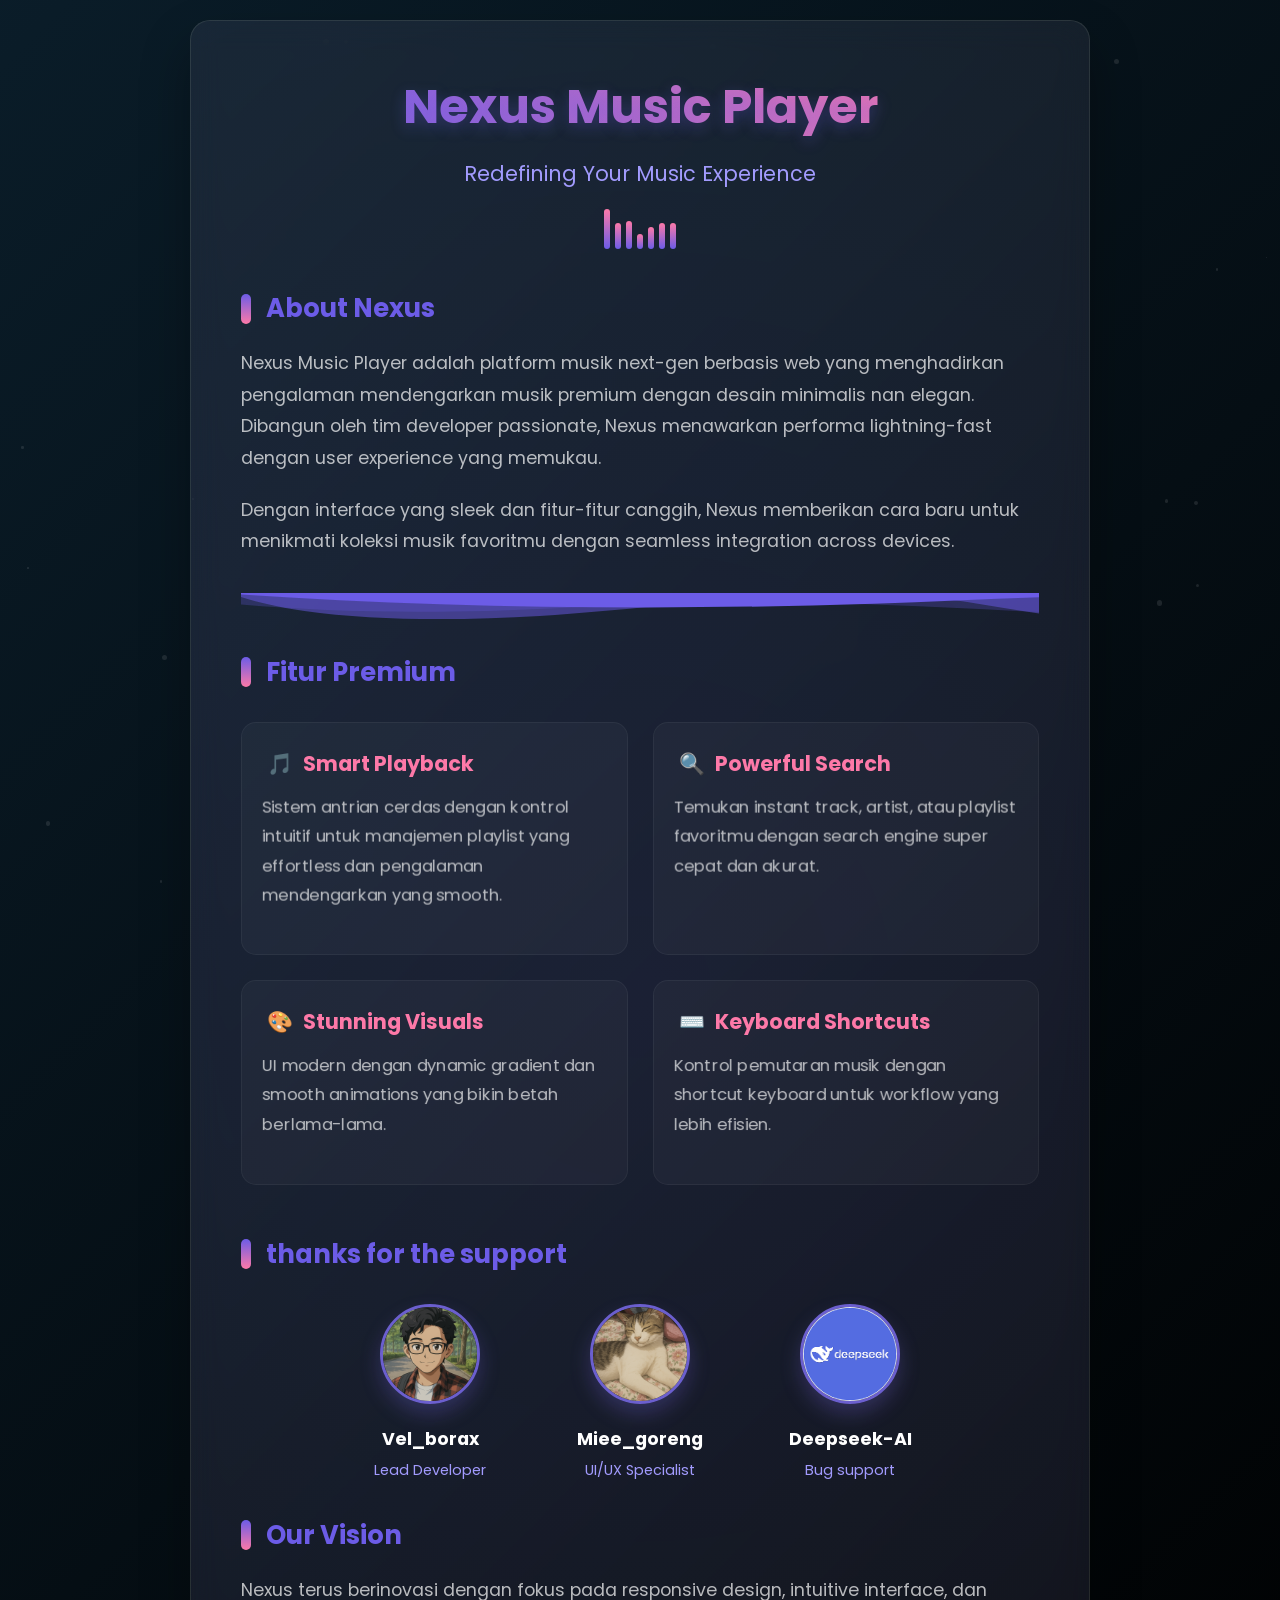
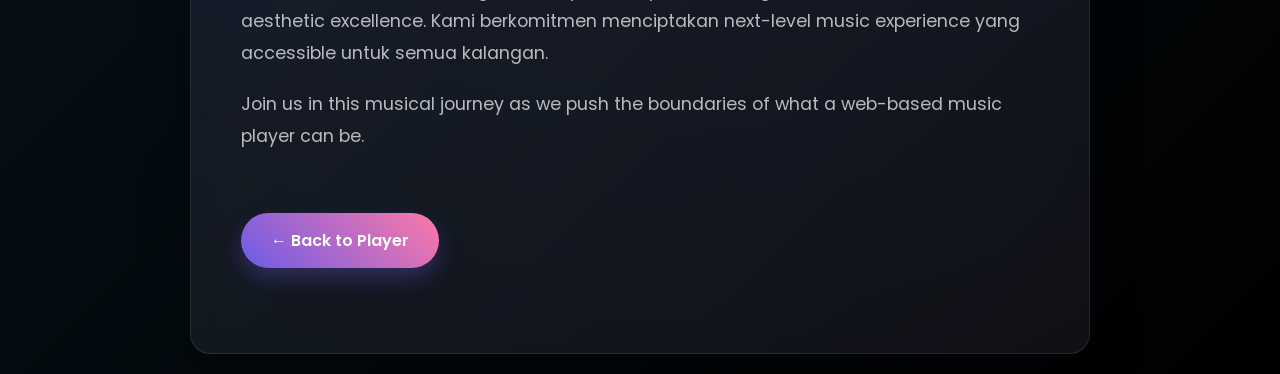
==== about.html @ 8e8c4271 "Add files via upload" ====
<!DOCTYPE html>
<html lang="id">
<head>
  <meta charset="UTF-8" />
  <meta name="viewport" content="width=device-width, initial-scale=1.0"/>
  <title>Tentang Nexus Music Player</title>
  <link rel="stylesheet" href="https://cdnjs.cloudflare.com/ajax/libs/animate.css/4.1.1/animate.min.css"/>
  <link href="https://fonts.googleapis.com/css2?family=Poppins:wght@300;400;500;600;700&display=swap" rel="stylesheet">
  <style>
    :root {
      --primary: #6c5ce7;
      --secondary: #a29bfe;
      --dark: #2d3436;
      --light: #f5f6fa;
      --accent: #fd79a8;
      --text-primary: rgba(255, 255, 255, 0.9);
      --text-secondary: rgba(255, 255, 255, 0.7);
    }

    * {
      margin: 0;
      padding: 0;
      box-sizing: border-box;
      font-family: 'Poppins', sans-serif;
    }

    body {
      background: linear-gradient(135deg, var(--dark), #000);
      color: var(--light);
      min-height: 100vh;
      display: flex;
      justify-content: center;
      align-items: center;
      padding: 20px;
      overflow-x: hidden;
    }

    /* Floating particles background */
    .particles {
      position: fixed;
      top: 0;
      left: 0;
      width: 100%;
      height: 100%;
      z-index: -1;
      overflow: hidden;
    }

    .particle {
      position: absolute;
      background: rgba(255, 255, 255, 0.1);
      border-radius: 50%;
      animation: float linear infinite;
    }

    @keyframes float {
      0% {
        transform: translateY(0) rotate(0deg);
      }
      100% {
        transform: translateY(-100vh) rotate(360deg);
      }
    }

    .about-container {
      max-width: 900px;
      width: 100%;
      background: rgba(255, 255, 255, 0.05);
      border-radius: 20px;
      backdrop-filter: blur(15px);
      box-shadow: 0 25px 50px rgba(0, 0, 0, 0.3);
      padding: 50px;
      animation: fadeInUp 0.8s ease-out both;
      border: 1px solid rgba(255, 255, 255, 0.1);
      position: relative;
      overflow: hidden;
    }

    .about-container::before {
      content: '';
      position: absolute;
      top: -50%;
      left: -50%;
      width: 200%;
      height: 200%;
      background: radial-gradient(circle, rgba(108, 92, 231, 0.1) 0%, transparent 70%);
      animation: rotate 60s linear infinite;
      z-index: -1;
    }

    @keyframes rotate {
      0% {
        transform: rotate(0deg);
      }
      100% {
        transform: rotate(360deg);
      }
    }

    .header {
      text-align: center;
      margin-bottom: 40px;
      position: relative;
    }

    .header h1 {
      font-size: 3rem;
      background: linear-gradient(to right, var(--primary), var(--accent));
      -webkit-background-clip: text;
      -webkit-text-fill-color: transparent;
      margin-bottom: 15px;
      text-shadow: 0 5px 15px rgba(108, 92, 231, 0.3);
      animation: textGlow 3s ease-in-out infinite alternate;
    }

    @keyframes textGlow {
      0% {
        text-shadow: 0 5px 15px rgba(108, 92, 231, 0.3);
      }
      100% {
        text-shadow: 0 5px 25px rgba(253, 121, 168, 0.4);
      }
    }

    .header p.subtitle {
      color: var(--secondary);
      font-size: 1.3rem;
      animation: fadeIn 1s 0.3s both;
    }

    .content-section {
      margin-bottom: 35px;
      opacity: 0;
      animation: fadeInUp 0.8s 0.5s forwards;
    }

    .content-section:nth-child(2) { animation-delay: 0.5s; }
    .content-section:nth-child(3) { animation-delay: 0.7s; }
    .content-section:nth-child(4) { animation-delay: 0.9s; }
    .content-section:nth-child(5) { animation-delay: 1.1s; }

    .content-section h2 {
      font-size: 1.6rem;
      color: var(--primary);
      margin-bottom: 20px;
      display: flex;
      align-items: center;
      gap: 15px;
      position: relative;
    }

    .content-section h2::before {
      content: '';
      display: block;
      width: 10px;
      height: 30px;
      background: linear-gradient(to bottom, var(--primary), var(--accent));
      border-radius: 5px;
      animation: pulse 2s infinite;
    }

    @keyframes pulse {
      0%, 100% {
        transform: scaleY(1);
      }
      50% {
        transform: scaleY(1.2);
      }
    }

    .content-section p {
      font-size: 1.1rem;
      line-height: 1.8;
      color: var(--text-secondary);
      margin-bottom: 20px;
      animation: fadeIn 1s both;
    }

    .features-grid {
      display: grid;
      grid-template-columns: repeat(auto-fit, minmax(250px, 1fr));
      gap: 25px;
      margin-top: 30px;
    }

    .feature-card {
      background: rgba(255, 255, 255, 0.03);
      border-radius: 15px;
      padding: 25px;
      border: 1px solid rgba(255, 255, 255, 0.05);
      transition: all 0.4s ease;
      transform-style: preserve-3d;
      perspective: 1000px;
      opacity: 0;
      animation: fadeInUp 0.6s forwards;
    }

    .feature-card:nth-child(1) { animation-delay: 0.6s; }
    .feature-card:nth-child(2) { animation-delay: 0.8s; }
    .feature-card:nth-child(3) { animation-delay: 1.0s; }
    .feature-card:nth-child(4) { animation-delay: 1.2s; }

    .feature-card:hover {
      transform: translateY(-10px) rotateX(5deg);
      background: rgba(255, 255, 255, 0.08);
      box-shadow: 0 15px 30px rgba(0, 0, 0, 0.2);
    }

    .feature-card h3 {
      color: var(--accent);
      margin-bottom: 15px;
      font-size: 1.3rem;
      display: flex;
      align-items: center;
      gap: 10px;
    }

    .feature-card h3 span {
      display: inline-block;
      animation: bounce 2s infinite;
    }

    @keyframes bounce {
      0%, 100% {
        transform: translateY(0);
      }
      50% {
        transform: translateY(-5px);
      }
    }

    .feature-card p {
      font-size: 1rem;
      color: var(--text-secondary);
      transform: translateZ(30px);
    }

    .team-section {
      margin-top: 50px;
    }

    .team-members {
      display: flex;
      flex-wrap: wrap;
      gap: 30px;
      justify-content: center;
      margin-top: 30px;
    }

    .team-member {
      text-align: center;
      width: 180px;
      opacity: 0;
      animation: fadeIn 0.8s forwards;
    }

    .team-member:nth-child(1) { animation-delay: 0.8s; }
    .team-member:nth-child(2) { animation-delay: 1.0s; }

    .member-avatar {
      width: 100px;
      height: 100px;
      border-radius: 50%;
      object-fit: cover;
      margin-bottom: 15px;
      border: 3px solid var(--primary);
      box-shadow: 0 10px 20px rgba(108, 92, 231, 0.3);
      transition: all 0.4s ease;
      filter: grayscale(20%);
    }

    .team-member:hover .member-avatar {
      transform: scale(1.1);
      box-shadow: 0 15px 30px rgba(253, 121, 168, 0.4);
      filter: grayscale(0%);
      border-color: var(--accent);
    }

    .member-name {
      font-weight: bold;
      color: white;
      margin-bottom: 8px;
      font-size: 1.1rem;
      transition: all 0.3s ease;
    }

    .team-member:hover .member-name {
      color: var(--accent);
      transform: translateY(-3px);
    }

    .member-role {
      font-size: 0.9rem;
      color: var(--secondary);
      transition: all 0.3s ease;
    }

    .team-member:hover .member-role {
      color: white;
    }

    .back-btn {
      display: inline-flex;
      align-items: center;
      justify-content: center;
      margin-top: 40px;
      padding: 15px 30px;
      background: linear-gradient(45deg, var(--primary), var(--accent));
      color: white;
      text-decoration: none;
      border-radius: 50px;
      font-weight: 600;
      transition: all 0.4s ease;
      border: none;
      cursor: pointer;
      box-shadow: 0 10px 20px rgba(108, 92, 231, 0.3);
      position: relative;
      overflow: hidden;
      opacity: 0;
      animation: fadeInUp 0.8s 1.2s forwards;
    }

    .back-btn:hover {
      transform: translateY(-5px) scale(1.05);
      box-shadow: 0 15px 30px rgba(253, 121, 168, 0.4);
    }

    .back-btn::before {
      content: '';
      position: absolute;
      top: 0;
      left: -100%;
      width: 100%;
      height: 100%;
      background: linear-gradient(90deg, transparent, rgba(255, 255, 255, 0.2), transparent);
      transition: all 0.6s ease;
    }

    .back-btn:hover::before {
      left: 100%;
    }

    /* Animated wave divider */
    .wave-divider {
      position: relative;
      height: 30px;
      overflow: hidden;
      margin: 30px 0;
    }

    .wave {
      position: absolute;
      left: 0;
      width: 200%;
      height: 100%;
      background-repeat: repeat no-repeat;
      background-position: 0 bottom;
      transform-origin: center bottom;
      background-image: url('data:image/svg+xml;utf8,<svg viewBox="0 0 1200 120" preserveAspectRatio="none" xmlns="http://www.w3.org/2000/svg"><path d="M0,0V46.29c47.79,22.2,103.59,32.17,158,28,70.36-5.37,136.33-33.31,206.8-37.5C438.64,32.43,512.34,53.67,583,72.05c69.27,18,138.3,24.88,209.4,13.08,36.15-6,69.85-17.84,104.45-29.34C989.49,25,1113-14.29,1200,52.47V0Z" opacity=".25" fill="%236c5ce7"></path><path d="M0,0V15.81C13,36.92,27.64,56.86,47.69,72.05,99.41,111.27,165,111,224.58,91.58c31.15-10.15,60.09-26.07,89.67-39.8,40.92-19,84.73-46,130.83-49.67,36.26-2.85,70.9,9.42,98.6,31.56,31.77,25.39,62.32,62,103.63,73,40.44,10.79,81.35-6.69,119.13-24.28s75.16-39,116.92-43.05c59.73-5.85,113.28,22.88,168.9,38.84,30.2,8.66,59,6.17,87.09-7.5,22.43-10.89,48-26.93,60.65-49.24V0Z" opacity=".5" fill="%236c5ce7"></path><path d="M0,0V5.63C149.93,59,314.09,71.32,475.83,42.57c43-7.64,84.23-20.12,127.61-26.46,59-8.63,112.48,12.24,165.56,35.4C827.93,77.22,886,95.24,951.2,90c86.53-7,172.46-45.71,248.8-84.81V0Z" fill="%236c5ce7"></path></svg>');
      animation: wave 15s linear infinite;
    }

    @keyframes wave {
      0% {
        transform: translateX(0) translateY(0) scaleY(1);
      }
      50% {
        transform: translateX(-25%) translateY(-5px) scaleY(0.9);
      }
      100% {
        transform: translateX(-50%) translateY(0) scaleY(1);
      }
    }

    /* Music note animations */
    .music-note {
      position: absolute;
      font-size: 1.5rem;
      opacity: 0;
      animation: floatNote 4s linear infinite;
    }

    @keyframes floatNote {
      0% {
        transform: translateY(0) rotate(0deg);
        opacity: 0;
        left: 10%;
      }
      10% {
        opacity: 1;
      }
      90% {
        opacity: 1;
      }
      100% {
        transform: translateY(-100vh) rotate(360deg);
        opacity: 0;
        left: 90%;
      }
    }

    /* Equalizer animation */
    .equalizer {
      display: flex;
      justify-content: center;
      align-items: flex-end;
      height: 40px;
      gap: 5px;
      margin: 20px 0;
    }

    .equalizer-bar {
      width: 6px;
      background: linear-gradient(to top, var(--primary), var(--accent));
      border-radius: 3px;
      animation: equalize 1.5s infinite ease-in-out;
    }

    .equalizer-bar:nth-child(1) { height: 20%; animation-delay: -1.2s; }
    .equalizer-bar:nth-child(2) { height: 50%; animation-delay: -1.1s; }
    .equalizer-bar:nth-child(3) { height: 30%; animation-delay: -0.9s; }
    .equalizer-bar:nth-child(4) { height: 70%; animation-delay: -0.8s; }
    .equalizer-bar:nth-child(5) { height: 40%; animation-delay: -0.7s; }
    .equalizer-bar:nth-child(6) { height: 60%; animation-delay: -0.6s; }
    .equalizer-bar:nth-child(7) { height: 30%; animation-delay: -0.5s; }

    @keyframes equalize {
      0%, 100% {
        height: 20%;
      }
      50% {
        height: 80%;
      }
    }

    /* Responsive adjustments */
    @media (max-width: 768px) {
      .about-container {
        padding: 30px 20px;
      }
      
      .header h1 {
        font-size: 2.2rem;
      }
      
      .features-grid {
        grid-template-columns: 1fr;
      }
      
      .team-member {
        width: 140px;
      }
      
      .member-avatar {
        width: 80px;
        height: 80px;
      }
    }

    /* Custom animations */
    @keyframes fadeInUp {
      from {
        opacity: 0;
        transform: translateY(30px);
      }
      to {
        opacity: 1;
        transform: translateY(0);
      }
    }

    @keyframes fadeIn {
      from {
        opacity: 0;
      }
      to {
        opacity: 1;
      }
    }

    @keyframes scaleIn {
      from {
        transform: scale(0.5);
        opacity: 0;
      }
      to {
        transform: scale(1);
        opacity: 1;
      }
    }

    @keyframes rotateIn {
      from {
        transform: rotate(-15deg);
        opacity: 0;
      }
      to {
        transform: rotate(0);
        opacity: 1;
      }
    }

    @keyframes slideInLeft {
      from {
        transform: translateX(-50px);
        opacity: 0;
      }
      to {
        transform: translateX(0);
        opacity: 1;
      }
    }

    @keyframes slideInRight {
      from {
        transform: translateX(50px);
        opacity: 0;
      }
      to {
        transform: translateX(0);
        opacity: 1;
      }
    }

    @keyframes flipInX {
      from {
        transform: perspective(400px) rotateX(90deg);
        opacity: 0;
      }
      to {
        transform: perspective(400px) rotateX(0);
        opacity: 1;
      }
    }

    @keyframes rubberBand {
      from {
        transform: scale3d(1, 1, 1);
      }
      30% {
        transform: scale3d(1.25, 0.75, 1);
      }
      40% {
        transform: scale3d(0.75, 1.25, 1);
      }
      50% {
        transform: scale3d(1.15, 0.85, 1);
      }
      65% {
        transform: scale3d(0.95, 1.05, 1);
      }
      75% {
        transform: scale3d(1.05, 0.95, 1);
      }
      to {
        transform: scale3d(1, 1, 1);
      }
    }
  </style>
</head>
<body>
  <!-- Floating particles -->
  <div class="particles" id="particles"></div>
  
  <!-- Floating music notes -->
  <div id="musicNotes"></div>

  <div class="about-container">
    <div class="header">
      <h1 class="animate__animated animate__fadeInDown">Nexus Music Player</h1>
      <p class="subtitle animate__animated animate__fadeIn animate__delay-1s">Redefining Your Music Experience</p>
      
      <!-- Equalizer animation -->
      <div class="equalizer animate__animated animate__fadeIn animate__delay-1s">
        <div class="equalizer-bar"></div>
        <div class="equalizer-bar"></div>
        <div class="equalizer-bar"></div>
        <div class="equalizer-bar"></div>
        <div class="equalizer-bar"></div>
        <div class="equalizer-bar"></div>
        <div class="equalizer-bar"></div>
      </div>
    </div>

    <div class="content-section">
      <h2>About Nexus</h2>
      <p>Nexus Music Player adalah platform musik next-gen berbasis web yang menghadirkan pengalaman mendengarkan musik premium dengan desain minimalis nan elegan. Dibangun oleh tim developer passionate, Nexus menawarkan performa lightning-fast dengan user experience yang memukau.</p>
      <p>Dengan interface yang sleek dan fitur-fitur canggih, Nexus memberikan cara baru untuk menikmati koleksi musik favoritmu dengan seamless integration across devices.</p>
    </div>

    <!-- Wave divider -->
    <div class="wave-divider">
      <div class="wave"></div>
    </div>

    <div class="content-section">
      <h2>Fitur Premium</h2>
      <div class="features-grid">
        <div class="feature-card">
          <h3><span>🎵</span> Smart Playback</h3>
          <p>Sistem antrian cerdas dengan kontrol intuitif untuk manajemen playlist yang effortless dan pengalaman mendengarkan yang smooth.</p>
        </div>
        <div class="feature-card">
          <h3><span>🔍</span> Powerful Search</h3>
          <p>Temukan instant track, artist, atau playlist favoritmu dengan search engine super cepat dan akurat.</p>
        </div>
        <div class="feature-card">
          <h3><span>🎨</span> Stunning Visuals</h3>
          <p>UI modern dengan dynamic gradient dan smooth animations yang bikin betah berlama-lama.</p>
        </div>
        <div class="feature-card">
          <h3><span>⌨️</span> Keyboard Shortcuts</h3>
          <p>Kontrol pemutaran musik dengan shortcut keyboard untuk workflow yang lebih efisien.</p>
        </div>
      </div>
    </div>

    <div class="content-section team-section">
      <h2>thanks for the support</h2>
      <div class="team-members">
        <div class="team-member">
          <a href="" target="_blank">
          <img src="vel.png" alt="Vel_borax" class="member-avatar">
        </a>
          <div class="member-name">Vel_borax</div>
          <div class="member-role">Lead Developer</div>
        </div>
        <div class="team-member">
          <a href="" target="_blank">
          <img src="hilmi.png" alt="Hilmi" class="member-avatar">
        </a>
          <div class="member-name">Miee_goreng</div>
          <div class="member-role">UI/UX Specialist</div>
        </div>
        <div class="team-member">
          <a href="https://www.deepseek.com/" target="_blank">
          <img src="deepseek.png" alt="Hilmi" class="member-avatar">
        </a>
          <div class="member-name">Deepseek-AI</div>
          <div class="member-role">Bug support</div>
        </div>
      </div>
    </div>

    <div class="content-section">
      <h2>Our Vision</h2>
      <p>Nexus terus berinovasi dengan fokus pada responsive design, intuitive interface, dan aesthetic excellence. Kami berkomitmen menciptakan next-level music experience yang accessible untuk semua kalangan.</p>
      <p>Join us in this musical journey as we push the boundaries of what a web-based music player can be.</p>
      
      <a href="index.html" class="back-btn animate__animated animate__pulse animate__infinite animate__slower">← Back to Player</a>
    </div>
  </div>

  <script>
    // Create floating particles
    const particlesContainer = document.getElementById('particles');
    for (let i = 0; i < 50; i++) {
      const particle = document.createElement('div');
      particle.classList.add('particle');
      
      // Random properties
      const size = Math.random() * 5 + 1;
      const posX = Math.random() * window.innerWidth;
      const posY = Math.random() * window.innerHeight;
      const duration = Math.random() * 20 + 10;
      const delay = Math.random() * 5;
      
      particle.style.width = `${size}px`;
      particle.style.height = `${size}px`;
      particle.style.left = `${posX}px`;
      particle.style.top = `${posY}px`;
      particle.style.animationDuration = `${duration}s`;
      particle.style.animationDelay = `${delay}s`;
      
      particlesContainer.appendChild(particle);
    }

    // Create floating music notes
    const notesContainer = document.getElementById('musicNotes');
    const musicNotes = ['♪', '♫', '♬', '♩', '♭', '♮', '♯'];
    
    function createMusicNote() {
      const note = document.createElement('div');
      note.classList.add('music-note');
      note.textContent = musicNotes[Math.floor(Math.random() * musicNotes.length)];
      
      // Random properties
      const size = Math.random() * 2 + 1;
      const posX = Math.random() * 100;
      const duration = Math.random() * 3 + 2;
      const delay = Math.random() * 5;
      const color = `hsl(${Math.random() * 60 + 200}, 80%, 70%)`;
      
      note.style.fontSize = `${size}rem`;
      note.style.left = `${posX}%`;
      note.style.bottom = '0';
      note.style.color = color;
      note.style.animationDuration = `${duration}s`;
      note.style.animationDelay = `${delay}s`;
      
      notesContainer.appendChild(note);
      
      // Remove note after animation completes
      setTimeout(() => {
        note.remove();
      }, duration * 1000);
    }
    
    // Create notes periodically
    setInterval(createMusicNote, 500);
    
    // Initial notes
    for (let i = 0; i < 10; i++) {
      setTimeout(createMusicNote, i * 300);
    }

    // Add hover animations to feature cards
    const featureCards = document.querySelectorAll('.feature-card');
    featureCards.forEach(card => {
      card.addEventListener('mouseenter', () => {
        card.classList.add('animate__animated', 'animate__pulse');
      });
      
      card.addEventListener('mouseleave', () => {
        card.classList.remove('animate__animated', 'animate__pulse');
      });
      
      card.addEventListener('animationend', () => {
        card.classList.remove('animate__animated', 'animate__pulse');
      });
    });

    // Add random animations to team members on hover
    const teamMembers = document.querySelectorAll('.team-member');
    const animations = [
      'animate__bounce', 'animate__rubberBand', 'animate__swing', 
      'animate__tada', 'animate__wobble', 'animate__jello',
      'animate__heartBeat', 'animate__flip', 'animate__shakeX'
    ];
    
    teamMembers.forEach(member => {
      member.addEventListener('mouseenter', () => {
        const randomAnim = animations[Math.floor(Math.random() * animations.length)];
        member.classList.add('animate__animated', randomAnim);
      });
      
      member.addEventListener('mouseleave', () => {
        member.classList.remove('animate__animated', ...animations);
      });
      
      member.addEventListener('animationend', () => {
        member.classList.remove('animate__animated', ...animations);
      });
    });

    // Add ripple effect to back button
    const backBtn = document.querySelector('.back-btn');
    backBtn.addEventListener('click', (e) => {
      e.preventDefault();
      
      // Ripple effect
      const ripple = document.createElement('span');
      ripple.classList.add('animate__animated', 'animate__zoomOut');
      ripple.style.position = 'absolute';
      ripple.style.borderRadius = '50%';
      ripple.style.backgroundColor = 'rgba(255, 255, 255, 0.3)';
      ripple.style.transform = 'scale(0)';
      ripple.style.animationDuration = '0.6s';
      
      const rect = backBtn.getBoundingClientRect();
      const size = Math.max(rect.width, rect.height);
      const x = e.clientX - rect.left - size/2;
      const y = e.clientY - rect.top - size/2;
      
      ripple.style.width = `${size}px`;
      ripple.style.height = `${size}px`;
      ripple.style.left = `${x}px`;
      ripple.style.top = `${y}px`;
      
      backBtn.appendChild(ripple);
      
      // Navigate after animation
      setTimeout(() => {
        window.location.href = backBtn.href;
      }, 500);
    });

    // Add scroll animations
    const observerOptions = {
      threshold: 0.1
    };

    const observer = new IntersectionObserver((entries) => {
      entries.forEach(entry => {
        if (entry.isIntersecting) {
          entry.target.classList.add('animate__animated', 'animate__fadeInUp');
        }
      });
    }, observerOptions);

    document.querySelectorAll('.content-section, .feature-card, .team-member').forEach(el => {
      observer.observe(el);
    });

    // Audio visualization effect
    const equalizerBars = document.querySelectorAll('.equalizer-bar');
    function animateEqualizer() {
      equalizerBars.forEach(bar => {
        const randomHeight = Math.random() * 80 + 20;
        bar.style.height = `${randomHeight}%`;
      });
      requestAnimationFrame(animateEqualizer);
    }
    animateEqualizer();

    // Background pulse effect
    function backgroundPulse() {
      const hue = Math.sin(Date.now() / 3000) * 30 + 230;
      document.body.style.background = `linear-gradient(135deg, hsl(${hue}, 60%, 10%), #000)`;
      requestAnimationFrame(backgroundPulse);
    }
    backgroundPulse();
  </script>
</body>
</html>
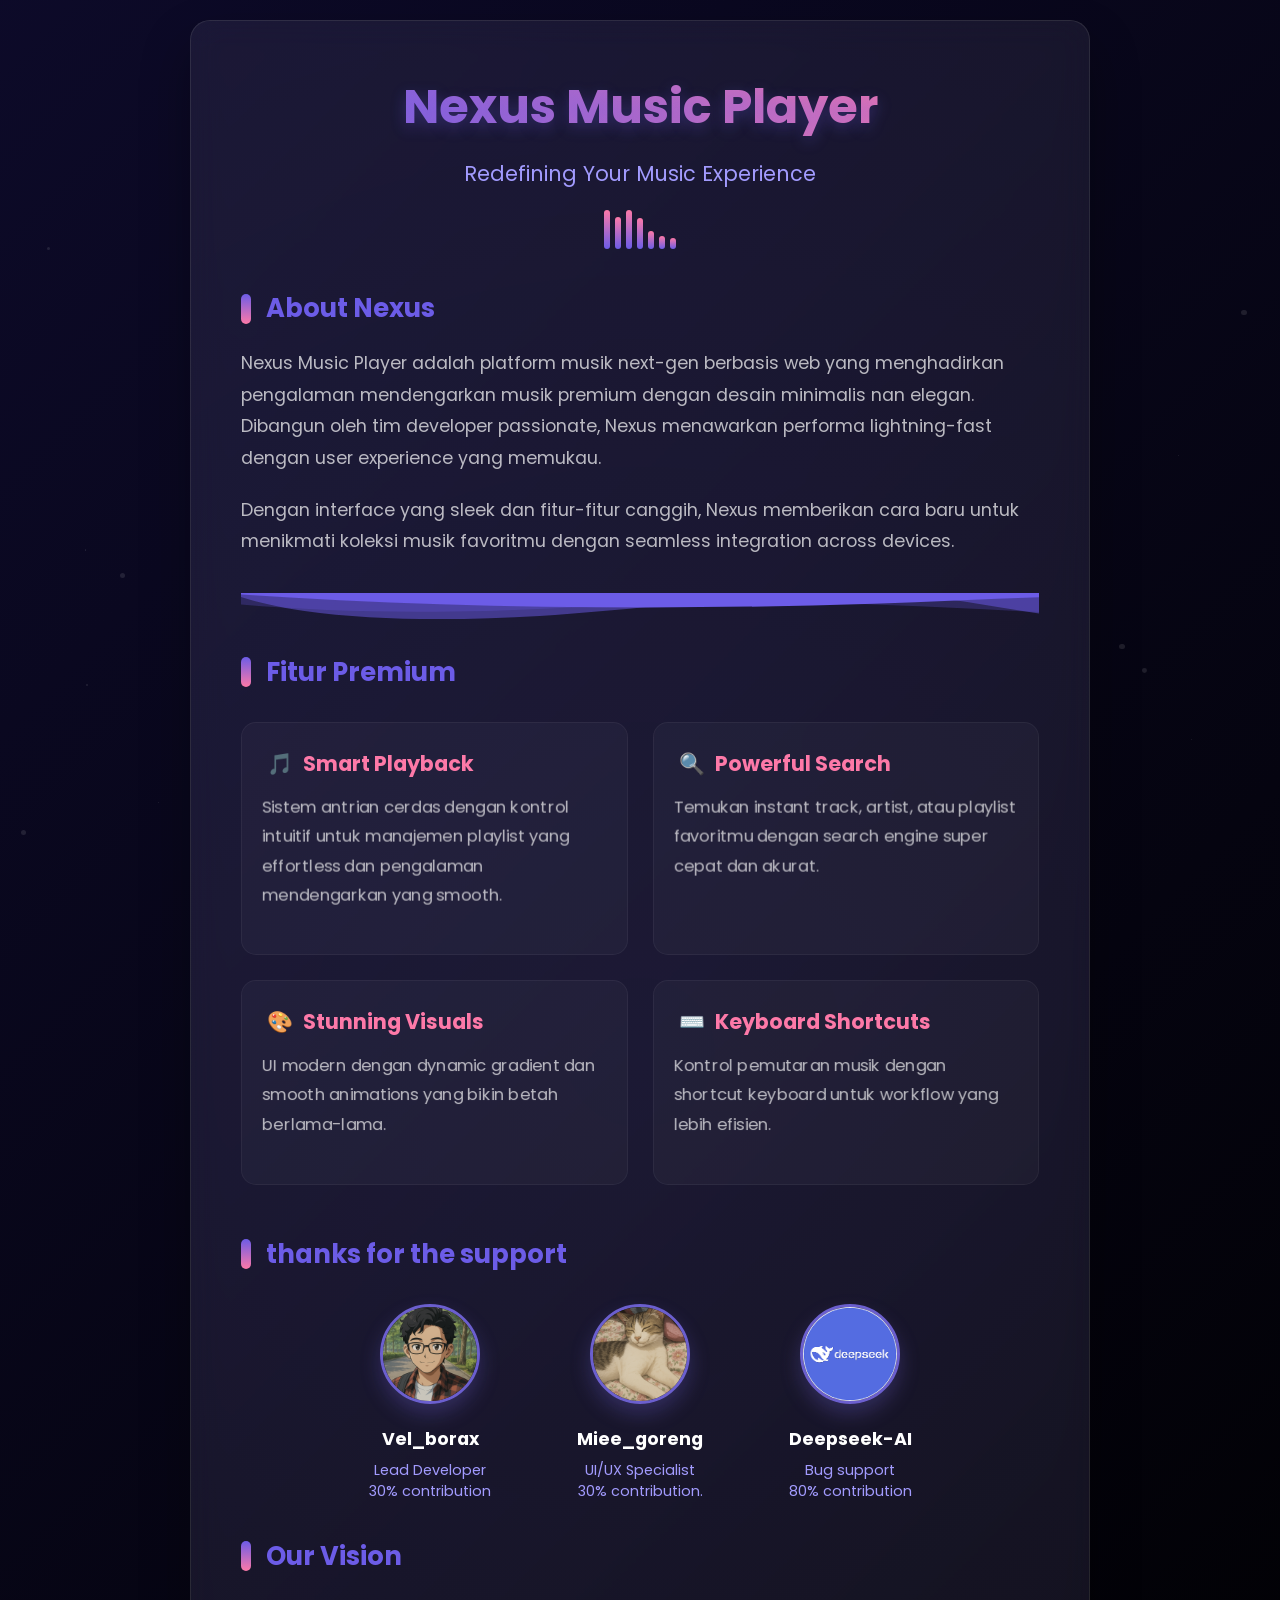
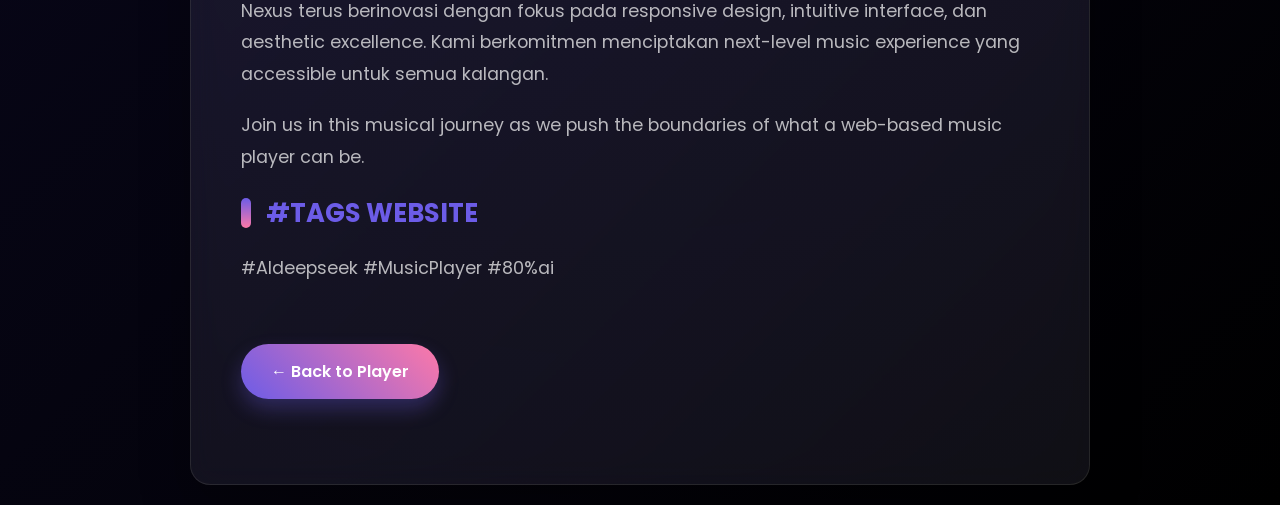
==== commit 5532005a: "Add files via upload" ====
--- a/about.html
+++ b/about.html
@@ -624,6 +624,7 @@
         </a>
           <div class="member-name">Vel_borax</div>
           <div class="member-role">Lead Developer</div>
+          <div class="member-role">30% contribution</div>
         </div>
         <div class="team-member">
           <a href="" target="_blank">
@@ -631,13 +632,15 @@
         </a>
           <div class="member-name">Miee_goreng</div>
           <div class="member-role">UI/UX Specialist</div>
+          <div class="member-role">30% contribution.</div>
         </div>
         <div class="team-member">
           <a href="https://www.deepseek.com/" target="_blank">
-          <img src="deepseek.png" alt="Hilmi" class="member-avatar">
+          <img src="deepseek.png" alt="AI" class="member-avatar">
         </a>
           <div class="member-name">Deepseek-AI</div>
           <div class="member-role">Bug support</div>
+          <div class="member-role">80% contribution</div>
         </div>
       </div>
     </div>
@@ -646,8 +649,13 @@
       <h2>Our Vision</h2>
       <p>Nexus terus berinovasi dengan fokus pada responsive design, intuitive interface, dan aesthetic excellence. Kami berkomitmen menciptakan next-level music experience yang accessible untuk semua kalangan.</p>
       <p>Join us in this musical journey as we push the boundaries of what a web-based music player can be.</p>
-      
+    
+    <div class="content-section">
+      <h2>#TAGS WEBSITE</h2>
+      <p>#AIdeepseek #MusicPlayer #80%ai</p>
+
       <a href="index.html" class="back-btn animate__animated animate__pulse animate__infinite animate__slower">← Back to Player</a>
+    </div>
     </div>
   </div>
 
@@ -821,5 +829,10 @@
     }
     backgroundPulse();
   </script>
+  <audio id="bg-music" autoplay loop>
+    <source src="bgmc.mp3" type="audio/mpeg">
+    Your browser does not support the audio element.
+  </audio>
+  
 </body>
 </html>
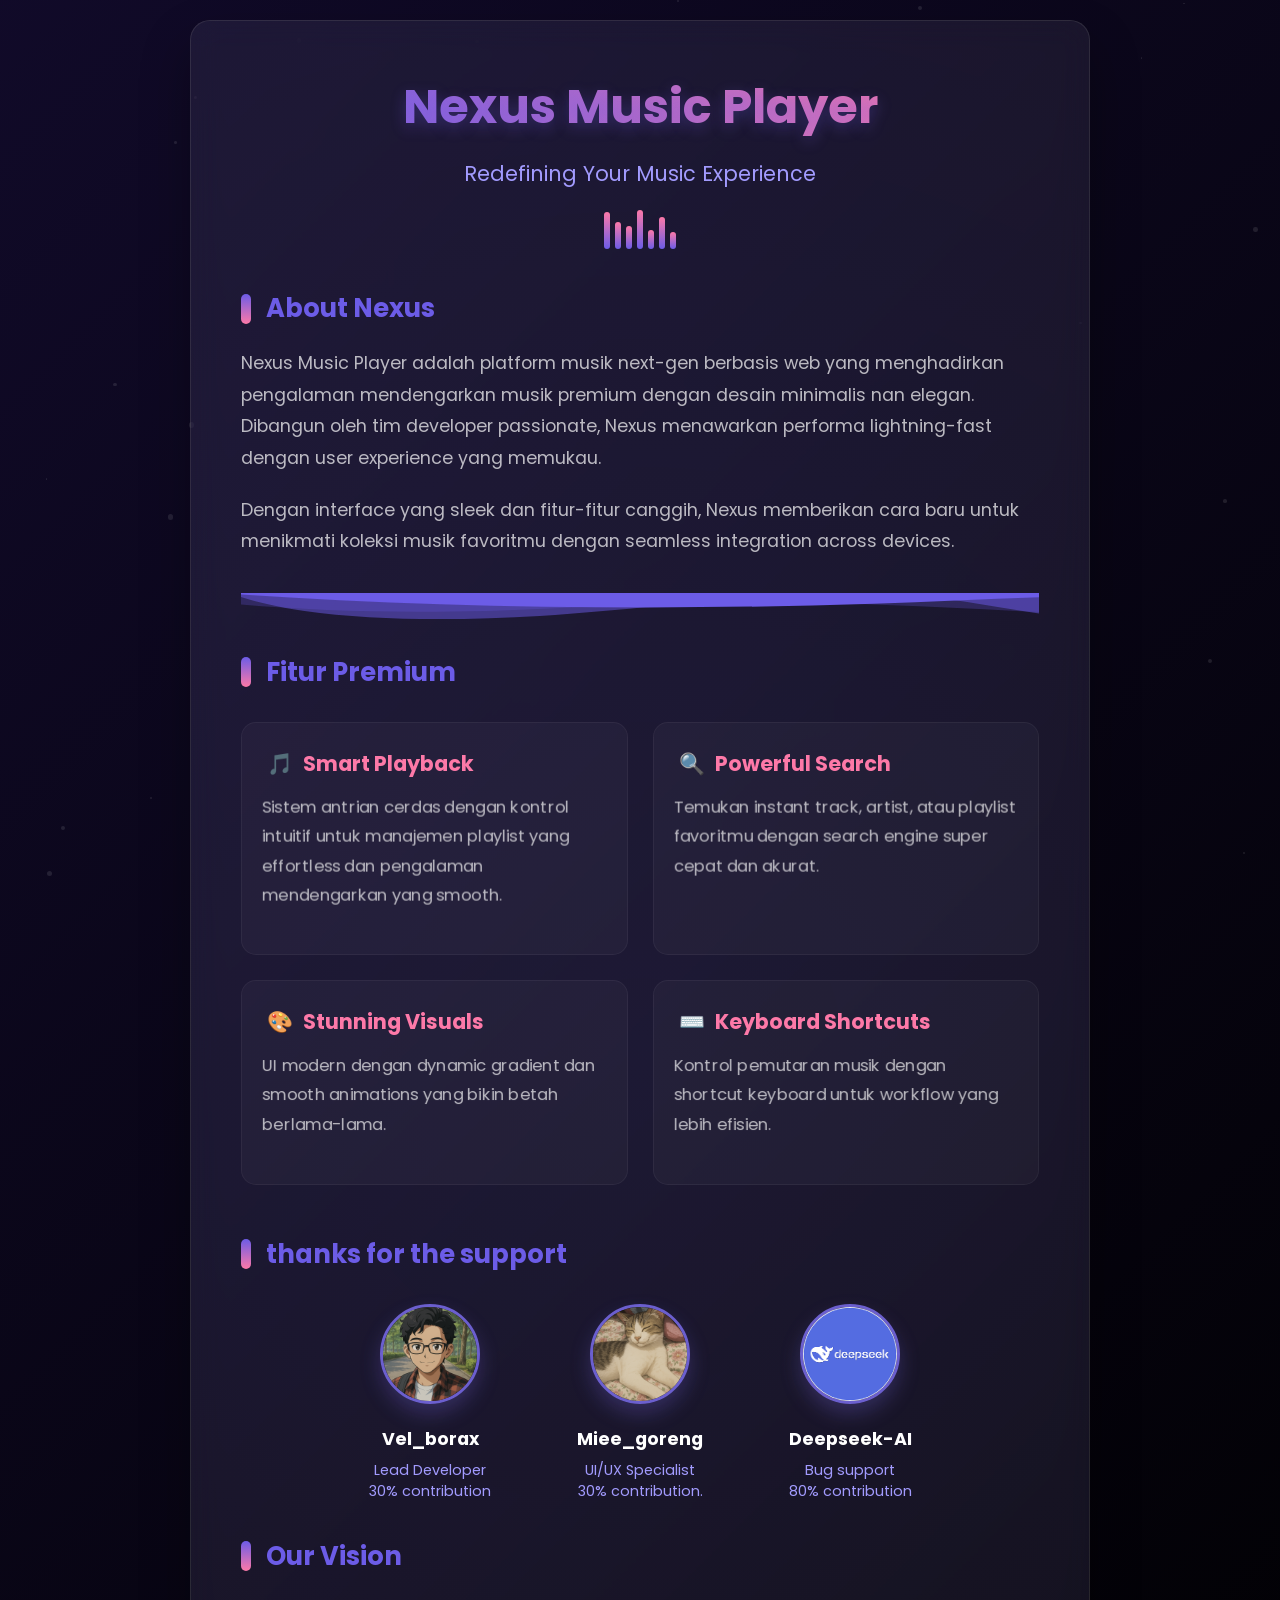
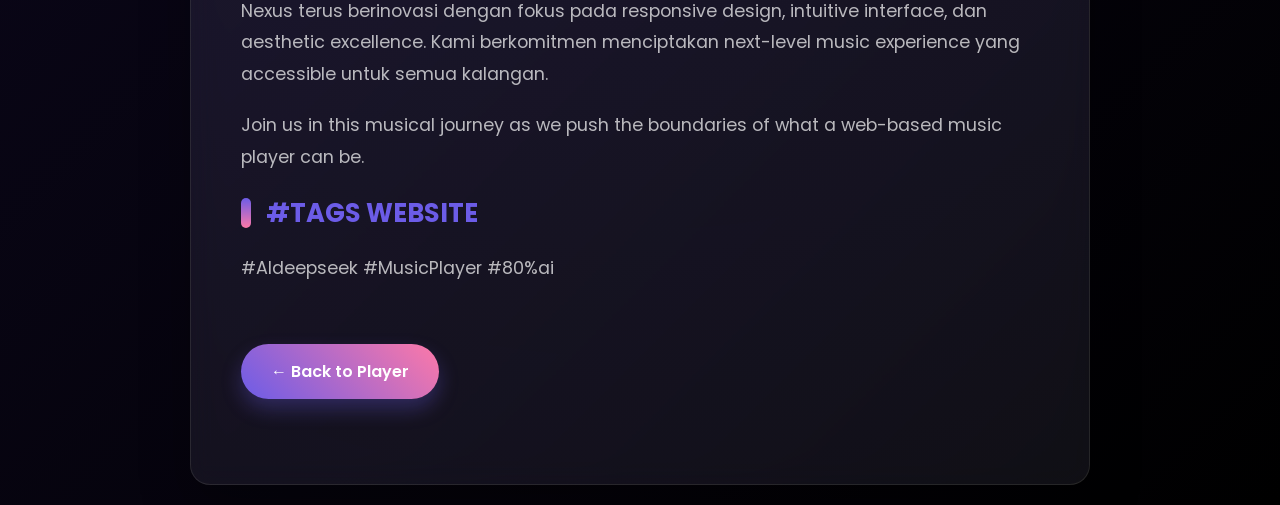
==== commit 969d7c86: "Update about.html" ====
--- a/about.html
+++ b/about.html
@@ -830,9 +830,9 @@
     backgroundPulse();
   </script>
   <audio id="bg-music" autoplay loop>
-    <source src="bgmc.mp3" type="audio/mpeg">
+    <source src="piano.mp3" type="audio/mpeg">
     Your browser does not support the audio element.
   </audio>
   
 </body>
-</html>+</html>
